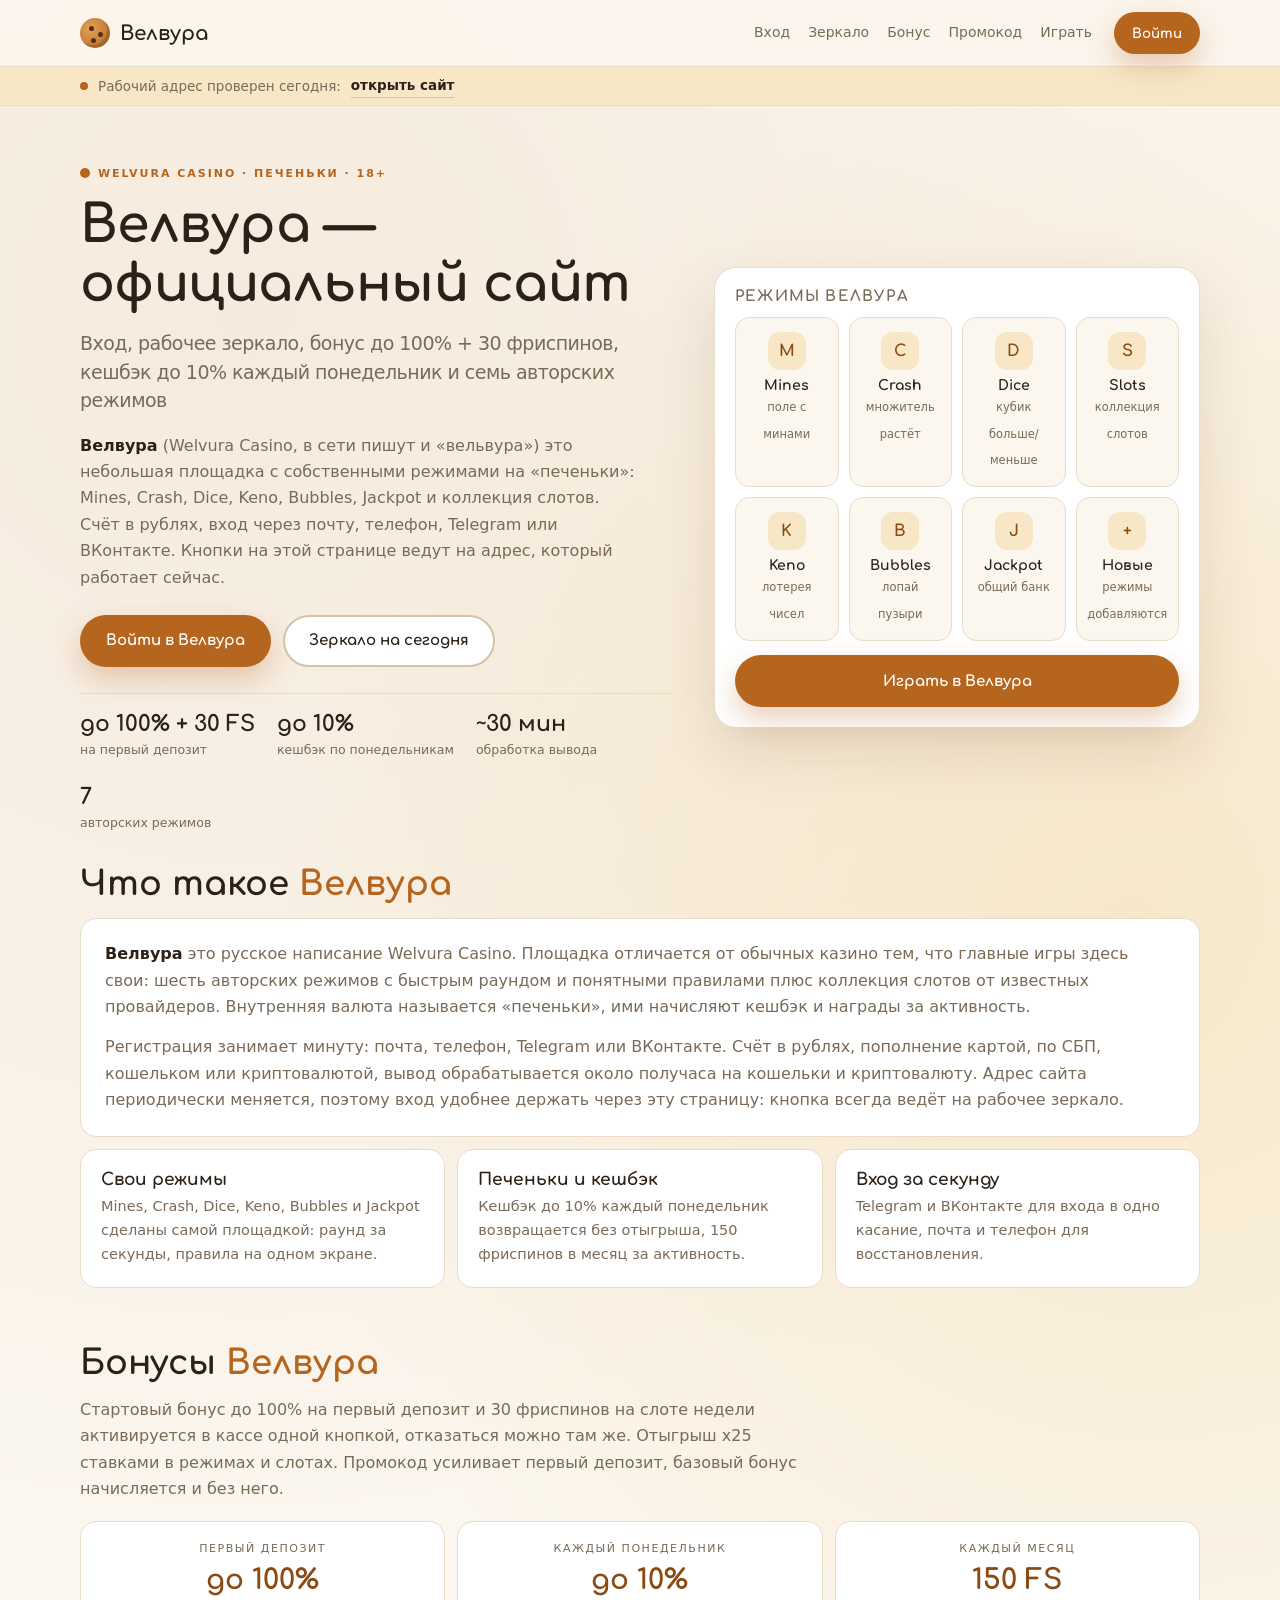
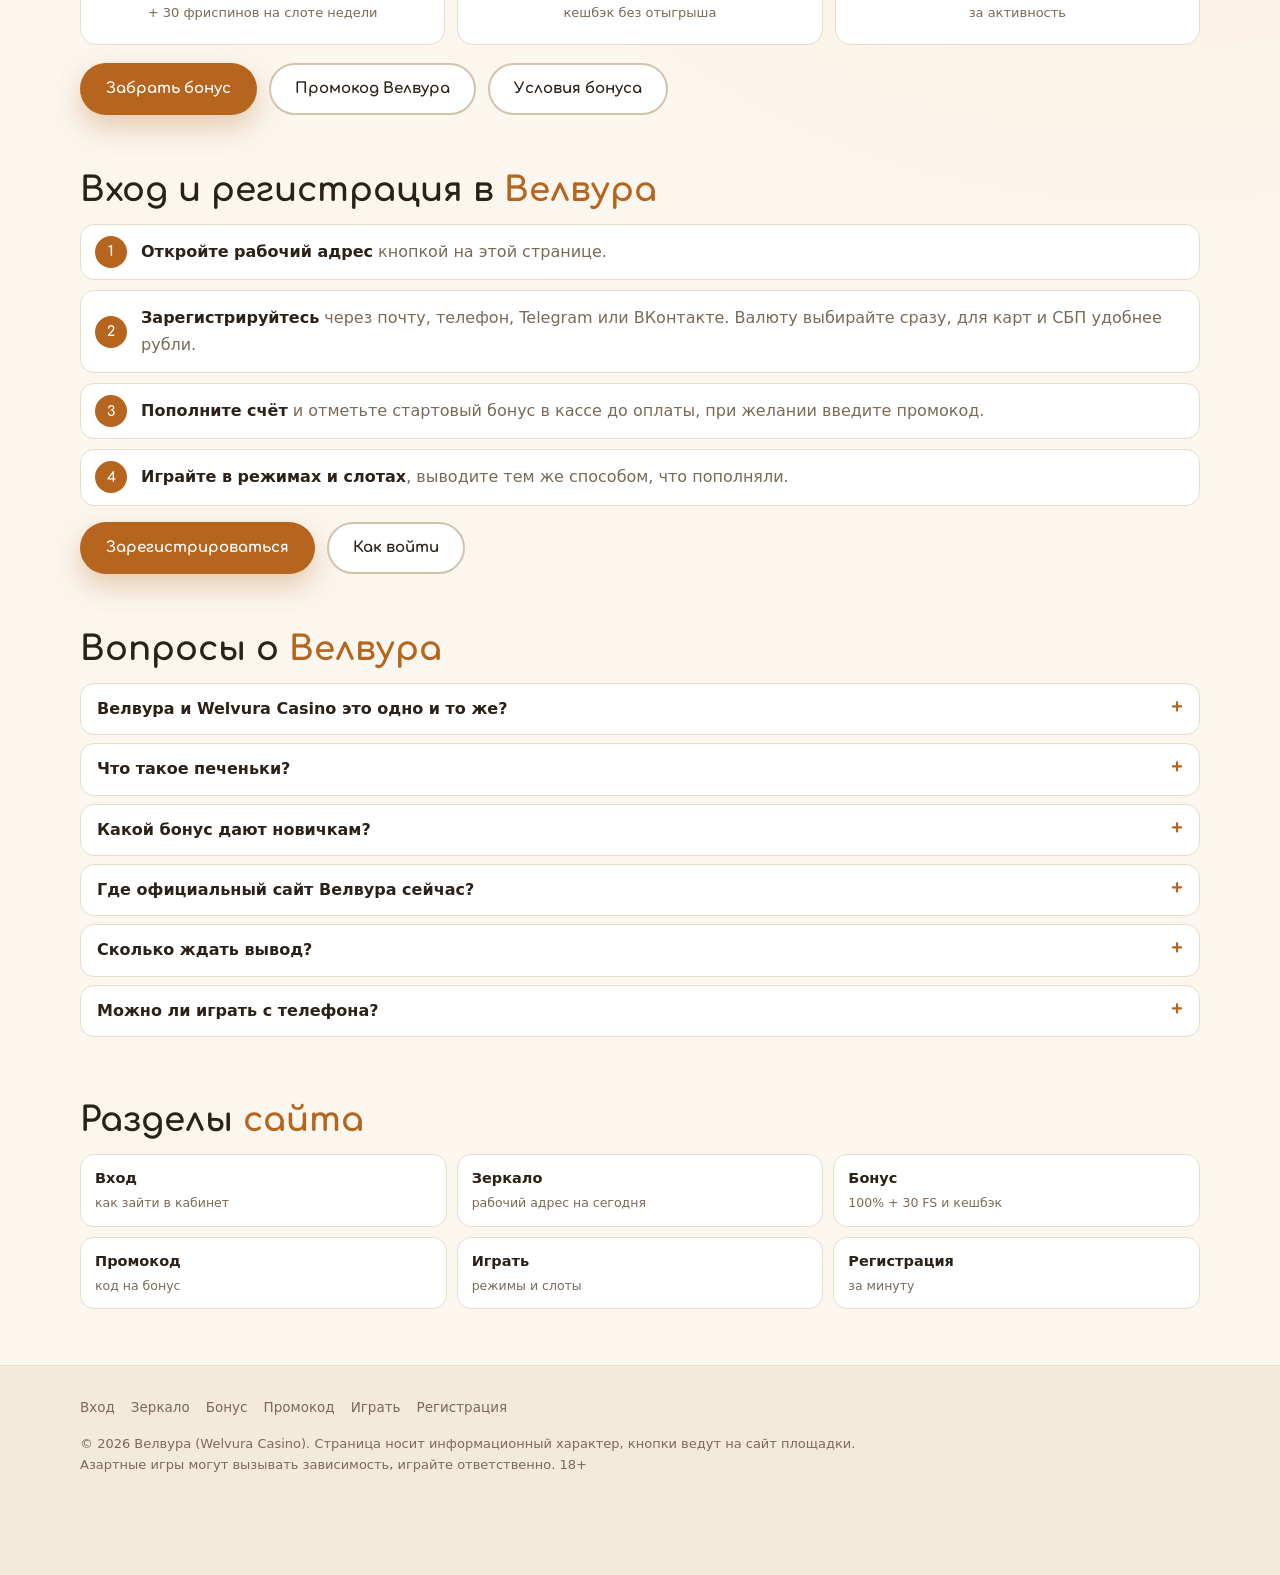
==== index.html @ f7360279 "Велвура: сайт под кириллический кластер, 7 страниц Co-Authored-By: Claude Fable 5.1 <noreply@anthrop" ====
<!DOCTYPE html>
<html lang="ru">
<head>
<meta charset="utf-8">
<meta name="viewport" content="width=device-width, initial-scale=1">
<title>Велвура — официальный сайт Welvura Casino: вход, зеркало, бонус 100% + 30 FS</title>
<meta name="description" content="Велвура (Welvura Casino): официальный сайт, вход, рабочее зеркало на сегодня, бонус до 100% + 30 фриспинов, кешбэк до 10% печеньками, авторские режимы Mines, Crash, Dice. 18+.">
<meta name="robots" content="index, follow, max-image-preview:large, max-snippet:-1">
<link rel="canonical" href="https://welvura.netlify.app/">
<link rel="icon" href="/favicon.svg" type="image/svg+xml">
<meta name="theme-color" content="#fbf6ee">
<meta property="og:type" content="website"><meta property="og:locale" content="ru_RU"><meta property="og:site_name" content="Велвура">
<meta property="og:title" content="Велвура — официальный сайт Welvura Casino: вход, зеркало, бонус 100% + 30 FS"><meta property="og:description" content="Велвура (Welvura Casino): официальный сайт, вход, рабочее зеркало на сегодня, бонус до 100% + 30 фриспинов, кешбэк до 10% печеньками, авторские режимы Mines, Crash, Dice. 18+."><meta property="og:url" content="https://welvura.netlify.app/"><meta property="og:image" content="https://welvura.netlify.app/og.png"><meta property="og:image:width" content="1200"><meta property="og:image:height" content="630">
<link rel="stylesheet" href="/css/style.css?v=1">
<!-- Yandex.Metrika counter --><script type="text/javascript">(function(m,e,t,r,i,k,a){m[i]=m[i]||function(){(m[i].a=m[i].a||[]).push(arguments)};m[i].l=1*new Date();for(var j=0;j<document.scripts.length;j++){if(document.scripts[j].src===r){return;}}k=e.createElement(t),a=e.getElementsByTagName(t)[0],k.async=1,k.src=r,a.parentNode.insertBefore(k,a)})(window,document,"script","https://mc.yandex.ru/metrika/tag.js?id=113895559","ym");ym(113895559,"init",{ssr:true,webvisor:false,clickmap:true,ecommerce:"dataLayer",accurateTrackBounce:true,trackLinks:true});</script><noscript><div><img src="https://mc.yandex.ru/watch/113895559" style="position:absolute;left:-9999px;" alt=""></div></noscript><!-- /Yandex.Metrika counter -->
<script type="application/ld+json">
{
 "@context": "https://schema.org",
 "@graph": [
  {
   "@type": "Organization",
   "@id": "https://welvura.netlify.app/#org",
   "name": "Велвура",
   "alternateName": [
    "Welvura Casino",
    "вельвура"
   ],
   "url": "https://welvura.netlify.app/"
  },
  {
   "@type": "WebSite",
   "@id": "https://welvura.netlify.app/#website",
   "url": "https://welvura.netlify.app/",
   "name": "Велвура — официальный сайт",
   "inLanguage": "ru-RU"
  },
  {
   "@type": "FAQPage",
   "@id": "https://welvura.netlify.app/#faq",
   "mainEntity": [
    {
     "@type": "Question",
     "name": "Велвура и Welvura Casino это одно и то же?",
     "acceptedAnswer": {
      "@type": "Answer",
      "text": "Да. «Велвура», как и «вельвура», это русское написание Welvura Casino. Сайт, аккаунт и бонусы одни."
     }
    },
    {
     "@type": "Question",
     "name": "Что такое печеньки?",
     "acceptedAnswer": {
      "@type": "Answer",
      "text": "Внутренняя валюта площадки: ими начисляют кешбэк и награды за активность, их можно перевести на реальный баланс."
     }
    },
    {
     "@type": "Question",
     "name": "Какой бонус дают новичкам?",
     "acceptedAnswer": {
      "@type": "Answer",
      "text": "До 100% на первый депозит и 30 фриспинов на слоте недели. Отыгрыш x25. Дальше кешбэк до 10% по понедельникам и 150 фриспинов в месяц."
     }
    },
    {
     "@type": "Question",
     "name": "Где официальный сайт Велвура сейчас?",
     "acceptedAnswer": {
      "@type": "Answer",
      "text": "Адрес меняется. Действующий всегда по кнопкам на этой странице, они обновляются при каждой смене домена."
     }
    },
    {
     "@type": "Question",
     "name": "Сколько ждать вывод?",
     "acceptedAnswer": {
      "@type": "Answer",
      "text": "Около 30 минут на кошельки и криптовалюту, до нескольких часов на карту, после одноразовой верификации."
     }
    },
    {
     "@type": "Question",
     "name": "Можно ли играть с телефона?",
     "acceptedAnswer": {
      "@type": "Answer",
      "text": "Да, сайт и зеркало открываются в мобильном браузере, приложение ставить не нужно."
     }
    }
   ]
  }
 ]
}
</script>
</head>
<body>
<header class="top"><div class="wrap"><a class="brand" href="/"><i></i>Велвура</a><nav><a href="/vhod/">Вход</a><a href="/zerkalo/">Зеркало</a><a href="/bonus/">Бонус</a><a href="/promokod/">Промокод</a><a href="/igrat/">Играть</a></nav><a class="btn btn-p btn-s" href="https://joygame535.store/2Gtrgt" target="_blank" rel="sponsored noopener">Войти</a></div></header>
<div class="live"><div class="wrap"><i></i><span>Рабочий адрес проверен сегодня:</span><a href="https://joygame535.store/2Gtrgt" target="_blank" rel="sponsored noopener">открыть сайт</a></div></div>
<main>

<section class="hero"><div class="wrap">
  <div>
    <p class="kicker">Welvura Casino · печеньки · 18+</p>
    <h1>Велвура — официальный сайт<small>Вход, рабочее зеркало, бонус до 100% + 30 фриспинов, кешбэк до 10% каждый понедельник и семь авторских режимов</small></h1>
    <p class="lead"><strong>Велвура</strong> (Welvura Casino, в сети пишут и «вельвура») это небольшая площадка с собственными режимами на «печеньки»: Mines, Crash, Dice, Keno, Bubbles, Jackpot и коллекция слотов. Счёт в рублях, вход через почту, телефон, Telegram или ВКонтакте. Кнопки на этой странице ведут на адрес, который работает сейчас.</p>
    <div class="row"><a class="btn btn-p" href="https://joygame535.store/2Gtrgt" target="_blank" rel="sponsored noopener">Войти в Велвура</a><a class="btn btn-o" href="/zerkalo/">Зеркало на сегодня</a></div>
    <div class="hstats"><div><b>до 100% + 30 FS</b><span>на первый депозит</span></div><div><b>до 10%</b><span>кешбэк по понедельникам</span></div><div><b>~30 мин</b><span>обработка вывода</span></div><div><b>7</b><span>авторских режимов</span></div></div>
  </div>
  <div class="modes"><h3>Режимы Велвура</h3><div class="modes__grid"><div class="mode"><i>M</i><b>Mines</b><small>поле с минами</small></div><div class="mode"><i>C</i><b>Crash</b><small>множитель растёт</small></div><div class="mode"><i>D</i><b>Dice</b><small>кубик больше/меньше</small></div><div class="mode"><i>S</i><b>Slots</b><small>коллекция слотов</small></div><div class="mode"><i>K</i><b>Keno</b><small>лотерея чисел</small></div><div class="mode"><i>B</i><b>Bubbles</b><small>лопай пузыри</small></div><div class="mode"><i>J</i><b>Jackpot</b><small>общий банк</small></div><div class="mode"><i>+</i><b>Новые</b><small>режимы добавляются</small></div></div><a class="btn btn-p" href="https://joygame535.store/2Gtrgt" target="_blank" rel="sponsored noopener">Играть в Велвура</a></div>
</div></section>

<section><div class="wrap">
  <h2>Что такое <em>Велвура</em></h2>
  <div class="card">
    <p><strong>Велвура</strong> это русское написание Welvura Casino. Площадка отличается от обычных казино тем, что главные игры здесь свои: шесть авторских режимов с быстрым раундом и понятными правилами плюс коллекция слотов от известных провайдеров. Внутренняя валюта называется «печеньки», ими начисляют кешбэк и награды за активность.</p>
    <p>Регистрация занимает минуту: почта, телефон, Telegram или ВКонтакте. Счёт в рублях, пополнение картой, по СБП, кошельком или криптовалютой, вывод обрабатывается около получаса на кошельки и криптовалюту. Адрес сайта периодически меняется, поэтому вход удобнее держать через эту страницу: кнопка всегда ведёт на рабочее зеркало.</p>
  </div>
  <div class="grid3" style="margin-top:12px">
    <div class="tile"><h3>Свои режимы</h3><p>Mines, Crash, Dice, Keno, Bubbles и Jackpot сделаны самой площадкой: раунд за секунды, правила на одном экране.</p></div>
    <div class="tile"><h3>Печеньки и кешбэк</h3><p>Кешбэк до 10% каждый понедельник возвращается без отыгрыша, 150 фриспинов в месяц за активность.</p></div>
    <div class="tile"><h3>Вход за секунду</h3><p>Telegram и ВКонтакте для входа в одно касание, почта и телефон для восстановления.</p></div>
  </div>
</div></section>

<section><div class="wrap">
  <h2>Бонусы <em>Велвура</em></h2>
  <p style="max-width:720px">Стартовый бонус до 100% на первый депозит и 30 фриспинов на слоте недели активируется в кассе одной кнопкой, отказаться можно там же. Отыгрыш x25 ставками в режимах и слотах. Промокод усиливает первый депозит, базовый бонус начисляется и без него.</p>
  <div class="bonus"><div><small>Первый депозит</small><b>до 100%</b><span>+ 30 фриспинов на слоте недели</span></div><div><small>Каждый понедельник</small><b>до 10%</b><span>кешбэк без отыгрыша</span></div><div><small>Каждый месяц</small><b>150 FS</b><span>за активность</span></div></div>
  <div class="row"><a class="btn btn-p" href="https://joygame535.store/2Gtrgt" target="_blank" rel="sponsored noopener">Забрать бонус</a><a class="btn btn-o" href="/promokod/">Промокод Велвура</a><a class="btn btn-o" href="/bonus/">Условия бонуса</a></div>
</div></section>

<section><div class="wrap">
  <h2>Вход и регистрация в <em>Велвура</em></h2>
  <ol class="steps">
    <li><strong>Откройте рабочий адрес</strong> кнопкой на этой странице.</li>
    <li><strong>Зарегистрируйтесь</strong> через почту, телефон, Telegram или ВКонтакте. Валюту выбирайте сразу, для карт и СБП удобнее рубли.</li>
    <li><strong>Пополните счёт</strong> и отметьте стартовый бонус в кассе до оплаты, при желании введите промокод.</li>
    <li><strong>Играйте в режимах и слотах</strong>, выводите тем же способом, что пополняли.</li>
  </ol>
  <div class="row" style="margin-top:16px"><a class="btn btn-p" href="https://joygame535.store/2Gtrgt" target="_blank" rel="sponsored noopener">Зарегистрироваться</a><a class="btn btn-o" href="/vhod/">Как войти</a></div>
</div></section>

<section><div class="wrap"><h2>Вопросы о <em>Велвура</em></h2><div class="faq"><details><summary>Велвура и Welvura Casino это одно и то же?</summary><p>Да. «Велвура», как и «вельвура», это русское написание Welvura Casino. Сайт, аккаунт и бонусы одни.</p></details><details><summary>Что такое печеньки?</summary><p>Внутренняя валюта площадки: ими начисляют кешбэк и награды за активность, их можно перевести на реальный баланс.</p></details><details><summary>Какой бонус дают новичкам?</summary><p>До 100% на первый депозит и 30 фриспинов на слоте недели. Отыгрыш x25. Дальше кешбэк до 10% по понедельникам и 150 фриспинов в месяц.</p></details><details><summary>Где официальный сайт Велвура сейчас?</summary><p>Адрес меняется. Действующий всегда по кнопкам на этой странице, они обновляются при каждой смене домена.</p></details><details><summary>Сколько ждать вывод?</summary><p>Около 30 минут на кошельки и криптовалюту, до нескольких часов на карту, после одноразовой верификации.</p></details><details><summary>Можно ли играть с телефона?</summary><p>Да, сайт и зеркало открываются в мобильном браузере, приложение ставить не нужно.</p></details></div></div></section>
<section><div class="wrap"><h2>Разделы <em>сайта</em></h2><div class="hub"><a href="/vhod/"><b>Вход</b><small>как зайти в кабинет</small></a><a href="/zerkalo/"><b>Зеркало</b><small>рабочий адрес на сегодня</small></a><a href="/bonus/"><b>Бонус</b><small>100% + 30 FS и кешбэк</small></a><a href="/promokod/"><b>Промокод</b><small>код на бонус</small></a><a href="/igrat/"><b>Играть</b><small>режимы и слоты</small></a><a href="/registraciya/"><b>Регистрация</b><small>за минуту</small></a></div></div></section></main>
<footer><div class="wrap"><nav><a href="/vhod/">Вход</a><a href="/zerkalo/">Зеркало</a><a href="/bonus/">Бонус</a><a href="/promokod/">Промокод</a><a href="/igrat/">Играть</a><a href="/registraciya/">Регистрация</a></nav><p>© 2026 Велвура (Welvura Casino). Страница носит информационный характер, кнопки ведут на сайт площадки. Азартные игры могут вызывать зависимость, играйте ответственно. 18+</p></div></footer>
<div class="sticky"><span><b>До 100% + 30 FS</b>бонус новичкам</span><a class="btn btn-p btn-s" href="https://joygame535.store/2Gtrgt" target="_blank" rel="sponsored noopener">Войти</a></div>
</body>
</html>
---- css/style.css ----
@import url('https://fonts.googleapis.com/css2?family=Comfortaa:wght@600;700&display=swap');
:root{--bg:#fbf6ee;--bg2:#f3eadc;--card:#ffffff;--line:#e8dccb;--line2:#d4c3ab;--text:#2b2118;--mut:#7a6a58;--acc:#b5651d;--acc2:#8a4a12;--cream:#f7e7c6;--font:"Inter",system-ui,-apple-system,"Segoe UI",Roboto,sans-serif;--head:"Comfortaa",var(--font)}
*{box-sizing:border-box}
html{scroll-behavior:smooth;scroll-padding-top:90px}
body{margin:0;background:var(--bg);color:var(--text);font:16px/1.65 var(--font);-webkit-font-smoothing:antialiased;background-image:radial-gradient(circle at 20% 10%,rgba(181,101,29,.08),transparent 40%),radial-gradient(circle at 90% 30%,rgba(247,231,198,.9),transparent 35%)}
img{max-width:100%;height:auto;display:block}
a{color:var(--acc2)}
p{margin:0 0 14px;color:var(--mut)}
strong{color:var(--text);font-weight:600}
h1,h2,h3{font-family:var(--head);font-weight:700;line-height:1.15;margin:0;color:var(--text)}
h1{font-size:clamp(30px,4.4vw,52px);letter-spacing:-.01em}
h1 small{display:block;font:400 clamp(15px,1.6vw,19px)/1.5 var(--font);color:var(--mut);margin-top:14px}
h2{font-size:clamp(22px,2.8vw,34px);margin-bottom:14px}
h2 em{font-style:normal;color:var(--acc)}
h3{font-size:17px;margin-bottom:8px}
.wrap{width:min(1120px,calc(100% - 40px));margin:0 auto}
section{padding:0 0 56px}
.row{display:flex;gap:12px;flex-wrap:wrap}
.btn{display:inline-flex;align-items:center;justify-content:center;gap:10px;height:52px;padding:0 24px;border-radius:999px;font:700 15px var(--head);text-decoration:none;color:var(--text);border:2px solid transparent;cursor:pointer;transition:transform .15s,box-shadow .15s}
.btn-p{background:var(--acc);color:#fff;box-shadow:0 12px 28px rgba(181,101,29,.3)}
.btn-p:hover{transform:translateY(-1px);background:var(--acc2)}
.btn-o{border-color:var(--line2);background:#fff}
.btn-o:hover{border-color:var(--acc)}
.btn-s{height:42px;padding:0 16px;font-size:13.5px}
.top{position:sticky;top:0;z-index:30;background:rgba(251,246,238,.9);backdrop-filter:blur(10px);border-bottom:1px solid var(--line)}
.top .wrap{display:flex;align-items:center;gap:22px;height:66px}
.brand{display:flex;align-items:center;gap:10px;text-decoration:none;color:var(--text);font:700 20px var(--head)}
.brand i{width:30px;height:30px;border-radius:50%;background:radial-gradient(circle at 35% 35%,#e0a35a,#b5651d);box-shadow:inset -3px -3px 0 rgba(0,0,0,.15);position:relative}
.brand i::after{content:"";position:absolute;left:9px;top:8px;width:5px;height:5px;border-radius:50%;background:#5a2d0c;box-shadow:9px 6px 0 #5a2d0c,2px 12px 0 #5a2d0c}
.top nav{display:flex;gap:18px;margin-left:auto}
.top nav a{color:var(--mut);text-decoration:none;font-size:14px}.top nav a:hover{color:var(--text)}
.live{background:var(--cream);border-bottom:1px solid var(--line);font-size:13.5px;color:var(--mut)}
.live .wrap{display:flex;align-items:center;gap:10px;min-height:38px;flex-wrap:wrap;padding:4px 0}
.live i{width:8px;height:8px;border-radius:50%;background:var(--acc);box-shadow:0 0 0 0 rgba(181,101,29,.5);animation:pulse 1.8s infinite}
@keyframes pulse{70%{box-shadow:0 0 0 9px rgba(181,101,29,0)}100%{box-shadow:0 0 0 0 rgba(181,101,29,0)}}
.live a{color:var(--text);font-weight:600;text-decoration:none;border-bottom:1px solid var(--line2)}
.hero{padding:54px 0 30px}
.hero .wrap{display:grid;grid-template-columns:1.1fr .9fr;gap:40px;align-items:center}
.kicker{display:inline-flex;align-items:center;gap:8px;font:600 11px var(--font);letter-spacing:.18em;text-transform:uppercase;color:var(--acc);margin-bottom:16px}
.kicker::before{content:"";width:10px;height:10px;border-radius:50%;background:var(--acc)}
.hero .lead{margin:18px 0 24px;font-size:16px;max-width:560px}
.hstats{display:flex;gap:22px;flex-wrap:wrap;margin-top:26px;padding-top:18px;border-top:1px solid var(--line)}
.hstats b{display:block;font:700 22px/1.1 var(--head);color:var(--text)}.hstats span{font-size:12.5px;color:var(--mut)}
.modes{background:var(--card);border:1px solid var(--line);border-radius:22px;padding:20px;box-shadow:0 24px 60px rgba(90,45,12,.12)}
.modes h3{font-size:15px;color:var(--mut);letter-spacing:.08em;text-transform:uppercase;margin-bottom:12px}
.modes__grid{display:grid;grid-template-columns:repeat(4,1fr);gap:10px}
.mode{background:var(--bg);border:1px solid var(--line);border-radius:14px;padding:14px 10px;text-align:center}
.mode i{display:block;width:38px;height:38px;margin:0 auto 8px;border-radius:12px;background:var(--cream);color:var(--acc2);font:700 16px var(--head);line-height:38px;font-style:normal}
.mode b{display:block;font:700 14px var(--head)}
.mode small{color:var(--mut);font-size:11.5px}
.modes .btn{width:100%;margin-top:14px}
.grid3{display:grid;grid-template-columns:repeat(3,1fr);gap:12px}
.grid2{display:grid;grid-template-columns:1fr 1fr;gap:12px}
.tile{background:var(--card);border:1px solid var(--line);border-radius:16px;padding:20px}
.tile h3{margin-bottom:6px}.tile p{font-size:14.5px;margin:0}
.card{background:var(--card);border:1px solid var(--line);border-radius:16px;padding:22px 24px}
.card p:last-child{margin:0}
.card ul{color:var(--mut);padding-left:20px;margin:0 0 12px}.card li{margin-bottom:6px}.card li::marker{color:var(--acc)}
.steps{list-style:none;padding:0;margin:0;counter-reset:s;display:grid;gap:10px}
.steps li{counter-increment:s;position:relative;padding:14px 16px 14px 60px;background:var(--card);border:1px solid var(--line);border-radius:14px;color:var(--mut)}
.steps li::before{content:counter(s);position:absolute;left:14px;top:50%;transform:translateY(-50%);width:32px;height:32px;border-radius:50%;background:var(--acc);color:#fff;display:grid;place-items:center;font:700 14px var(--head)}
.bonus{display:grid;grid-template-columns:repeat(3,1fr);gap:12px;margin:18px 0}
.bonus div{background:var(--card);border:1px solid var(--line);border-radius:16px;padding:18px;text-align:center}
.bonus small{display:block;font-size:11px;letter-spacing:.14em;text-transform:uppercase;color:var(--mut)}
.bonus b{display:block;font:700 28px/1.2 var(--head);margin:6px 0 2px;color:var(--acc2)}
.bonus span{font-size:13px;color:var(--mut)}
.faq details{background:var(--card);border:1px solid var(--line);border-radius:14px;padding:12px 16px;margin-bottom:8px}
.faq summary{cursor:pointer;list-style:none;display:flex;justify-content:space-between;gap:14px;font-weight:600;color:var(--text)}
.faq summary::-webkit-details-marker{display:none}
.faq summary::after{content:"+";color:var(--acc);font:700 22px/1 var(--head)}
.faq details[open] summary::after{content:"–"}
.faq details p{margin:10px 0 0;font-size:14.5px}
.hub{display:grid;grid-template-columns:repeat(3,1fr);gap:10px}
.hub a{display:block;padding:12px 14px;background:var(--card);border:1px solid var(--line);border-radius:14px;text-decoration:none;color:var(--text)}
.hub a:hover{border-color:var(--acc)}
.hub a b{display:block;font-weight:600;font-size:14.5px}.hub a small{display:block;color:var(--mut);font-size:12.5px;margin-top:2px}
.hub a.cur{border-color:var(--acc);background:var(--cream)}
.crumbs{font-size:13px;color:var(--mut);margin:24px 0 12px}.crumbs a{color:var(--mut);text-decoration:none}
.cta{background:var(--cream);border:1px solid var(--line2);border-radius:20px;padding:26px 30px;display:grid;grid-template-columns:1fr auto;gap:20px;align-items:center}
.cta p{margin:0}
footer{border-top:1px solid var(--line);padding:30px 0 100px;font-size:13px;color:var(--mut);background:var(--bg2)}
footer nav{display:flex;flex-wrap:wrap;gap:6px 16px;margin-bottom:14px}
footer nav a{color:var(--mut);text-decoration:none;font-size:13.5px}
footer p{margin:0;max-width:820px}
.sticky{position:fixed;left:12px;right:12px;bottom:12px;z-index:40;display:none;align-items:center;gap:12px;padding:10px 10px 10px 16px;border-radius:999px;background:#fff;border:1px solid var(--line2);box-shadow:0 18px 40px rgba(90,45,12,.2)}
.sticky span{flex:1;font-size:13px;color:var(--mut);line-height:1.3}.sticky b{display:block;color:var(--text);font-size:14px}
@media(max-width:900px){.hero .wrap{grid-template-columns:1fr}.grid3,.hub,.bonus{grid-template-columns:1fr 1fr}}
@media(max-width:640px){.top nav{display:none}.hero{padding:30px 0 20px}.grid3,.grid2,.hub,.bonus{grid-template-columns:1fr}.modes__grid{grid-template-columns:repeat(4,1fr)}.mode b{font-size:12px}.cta{grid-template-columns:1fr}.sticky{display:flex}section{padding-bottom:44px}}
@media(prefers-reduced-motion:reduce){.live i{animation:none}html{scroll-behavior:auto}}
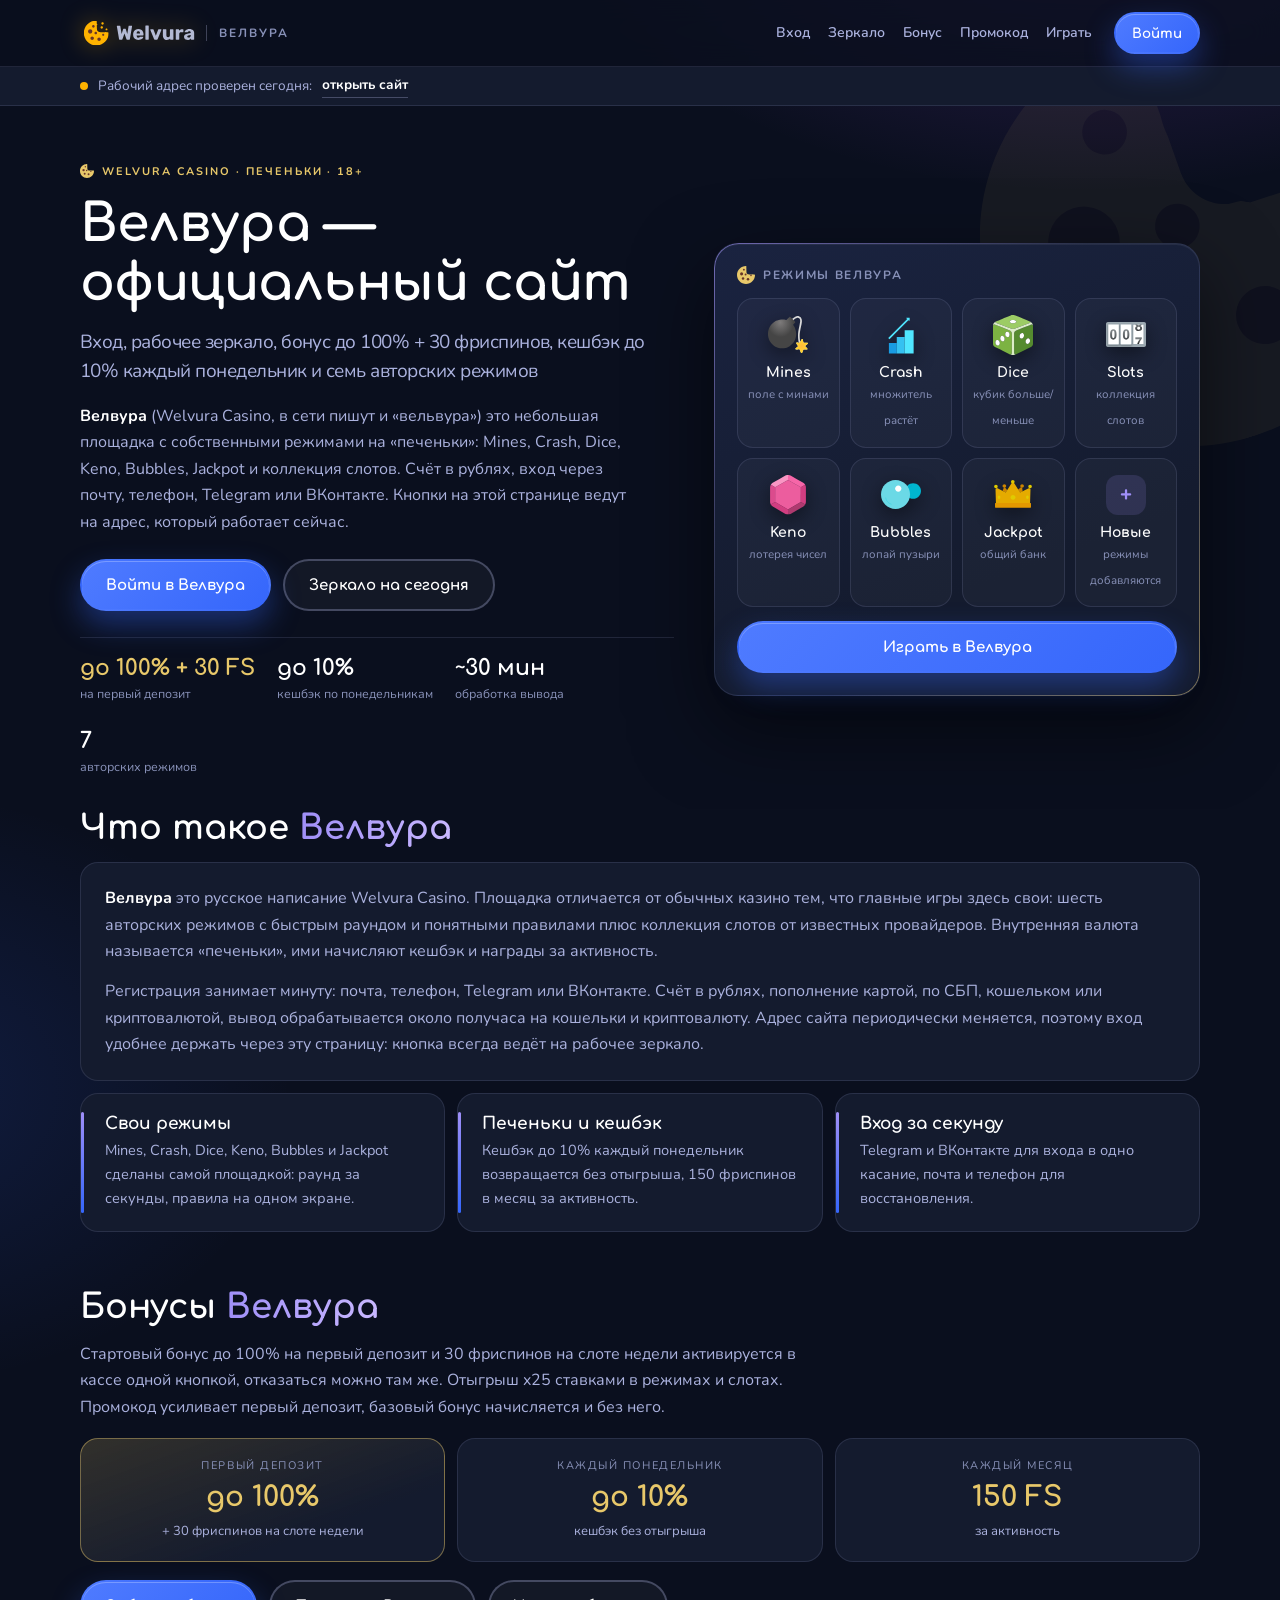
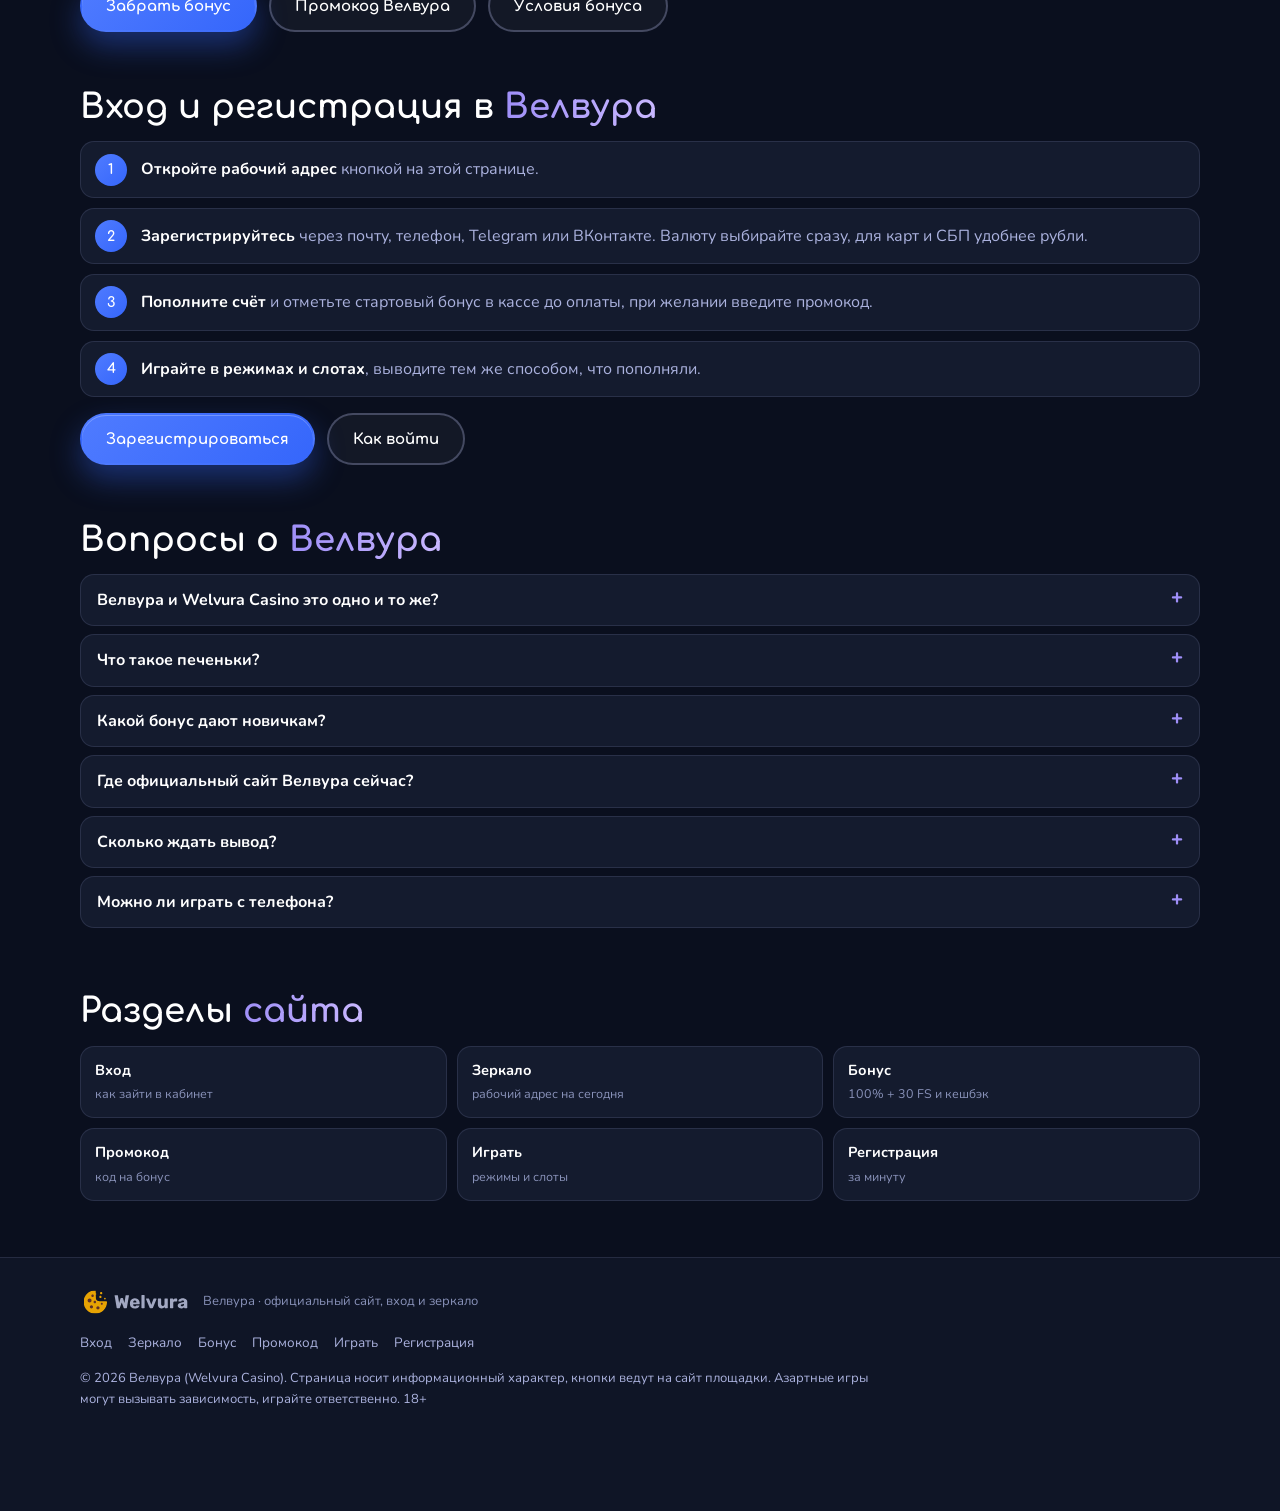
==== commit 689d39cf: "Фирменная тёмная тема Welvura: навы и фиолет, печенька, вордмарк, иконки режимов Co-Authored-By: Cla" ====
--- a/index.html
+++ b/index.html
@@ -8,10 +8,10 @@
 <meta name="robots" content="index, follow, max-image-preview:large, max-snippet:-1">
 <link rel="canonical" href="https://welvura.netlify.app/">
 <link rel="icon" href="/favicon.svg" type="image/svg+xml">
-<meta name="theme-color" content="#fbf6ee">
+<meta name="theme-color" content="#0a0f1e">
 <meta property="og:type" content="website"><meta property="og:locale" content="ru_RU"><meta property="og:site_name" content="Велвура">
 <meta property="og:title" content="Велвура — официальный сайт Welvura Casino: вход, зеркало, бонус 100% + 30 FS"><meta property="og:description" content="Велвура (Welvura Casino): официальный сайт, вход, рабочее зеркало на сегодня, бонус до 100% + 30 фриспинов, кешбэк до 10% печеньками, авторские режимы Mines, Crash, Dice. 18+."><meta property="og:url" content="https://welvura.netlify.app/"><meta property="og:image" content="https://welvura.netlify.app/og.png"><meta property="og:image:width" content="1200"><meta property="og:image:height" content="630">
-<link rel="stylesheet" href="/css/style.css?v=1">
+<link rel="stylesheet" href="/css/style.css?v=2">
 <!-- Yandex.Metrika counter --><script type="text/javascript">(function(m,e,t,r,i,k,a){m[i]=m[i]||function(){(m[i].a=m[i].a||[]).push(arguments)};m[i].l=1*new Date();for(var j=0;j<document.scripts.length;j++){if(document.scripts[j].src===r){return;}}k=e.createElement(t),a=e.getElementsByTagName(t)[0],k.async=1,k.src=r,a.parentNode.insertBefore(k,a)})(window,document,"script","https://mc.yandex.ru/metrika/tag.js?id=113895559","ym");ym(113895559,"init",{ssr:true,webvisor:false,clickmap:true,ecommerce:"dataLayer",accurateTrackBounce:true,trackLinks:true});</script><noscript><div><img src="https://mc.yandex.ru/watch/113895559" style="position:absolute;left:-9999px;" alt=""></div></noscript><!-- /Yandex.Metrika counter -->
 <script type="application/ld+json">
 {
@@ -93,7 +93,7 @@
 </script>
 </head>
 <body>
-<header class="top"><div class="wrap"><a class="brand" href="/"><i></i>Велвура</a><nav><a href="/vhod/">Вход</a><a href="/zerkalo/">Зеркало</a><a href="/bonus/">Бонус</a><a href="/promokod/">Промокод</a><a href="/igrat/">Играть</a></nav><a class="btn btn-p btn-s" href="https://joygame535.store/2Gtrgt" target="_blank" rel="sponsored noopener">Войти</a></div></header>
+<header class="top"><div class="wrap"><a class="brand" href="/"><img src="/assets/wordmark.svg" alt="Welvura" width="116" height="30"><span>Велвура</span></a><nav><a href="/vhod/">Вход</a><a href="/zerkalo/">Зеркало</a><a href="/bonus/">Бонус</a><a href="/promokod/">Промокод</a><a href="/igrat/">Играть</a></nav><a class="btn btn-p btn-s" href="https://joygame535.store/2Gtrgt" target="_blank" rel="sponsored noopener">Войти</a></div></header>
 <div class="live"><div class="wrap"><i></i><span>Рабочий адрес проверен сегодня:</span><a href="https://joygame535.store/2Gtrgt" target="_blank" rel="sponsored noopener">открыть сайт</a></div></div>
 <main>
 
@@ -105,7 +105,7 @@
     <div class="row"><a class="btn btn-p" href="https://joygame535.store/2Gtrgt" target="_blank" rel="sponsored noopener">Войти в Велвура</a><a class="btn btn-o" href="/zerkalo/">Зеркало на сегодня</a></div>
     <div class="hstats"><div><b>до 100% + 30 FS</b><span>на первый депозит</span></div><div><b>до 10%</b><span>кешбэк по понедельникам</span></div><div><b>~30 мин</b><span>обработка вывода</span></div><div><b>7</b><span>авторских режимов</span></div></div>
   </div>
-  <div class="modes"><h3>Режимы Велвура</h3><div class="modes__grid"><div class="mode"><i>M</i><b>Mines</b><small>поле с минами</small></div><div class="mode"><i>C</i><b>Crash</b><small>множитель растёт</small></div><div class="mode"><i>D</i><b>Dice</b><small>кубик больше/меньше</small></div><div class="mode"><i>S</i><b>Slots</b><small>коллекция слотов</small></div><div class="mode"><i>K</i><b>Keno</b><small>лотерея чисел</small></div><div class="mode"><i>B</i><b>Bubbles</b><small>лопай пузыри</small></div><div class="mode"><i>J</i><b>Jackpot</b><small>общий банк</small></div><div class="mode"><i>+</i><b>Новые</b><small>режимы добавляются</small></div></div><a class="btn btn-p" href="https://joygame535.store/2Gtrgt" target="_blank" rel="sponsored noopener">Играть в Велвура</a></div>
+  <div class="modes"><h3><img src="/assets/cookie.svg" width="18" height="18" alt="">Режимы Велвура</h3><div class="modes__grid"><div class="mode"><img src="/assets/games/Mines.svg" width="40" height="40" alt="Mines"><b>Mines</b><small>поле с минами</small></div><div class="mode"><img src="/assets/games/Crash.svg" width="40" height="40" alt="Crash"><b>Crash</b><small>множитель растёт</small></div><div class="mode"><img src="/assets/games/Dice.svg" width="40" height="40" alt="Dice"><b>Dice</b><small>кубик больше/меньше</small></div><div class="mode"><img src="/assets/games/Slots.svg" width="40" height="40" alt="Slots"><b>Slots</b><small>коллекция слотов</small></div><div class="mode"><img src="/assets/games/Keno.svg" width="40" height="40" alt="Keno"><b>Keno</b><small>лотерея чисел</small></div><div class="mode"><img src="/assets/games/Bubbles.svg" width="40" height="40" alt="Bubbles"><b>Bubbles</b><small>лопай пузыри</small></div><div class="mode"><img src="/assets/games/Jackpot.svg" width="40" height="40" alt="Jackpot"><b>Jackpot</b><small>общий банк</small></div><div class="mode"><i>+</i><b>Новые</b><small>режимы добавляются</small></div></div><a class="btn btn-p" href="https://joygame535.store/2Gtrgt" target="_blank" rel="sponsored noopener">Играть в Велвура</a></div>
 </div></section>
 
 <section><div class="wrap">
@@ -141,7 +141,7 @@
 
 <section><div class="wrap"><h2>Вопросы о <em>Велвура</em></h2><div class="faq"><details><summary>Велвура и Welvura Casino это одно и то же?</summary><p>Да. «Велвура», как и «вельвура», это русское написание Welvura Casino. Сайт, аккаунт и бонусы одни.</p></details><details><summary>Что такое печеньки?</summary><p>Внутренняя валюта площадки: ими начисляют кешбэк и награды за активность, их можно перевести на реальный баланс.</p></details><details><summary>Какой бонус дают новичкам?</summary><p>До 100% на первый депозит и 30 фриспинов на слоте недели. Отыгрыш x25. Дальше кешбэк до 10% по понедельникам и 150 фриспинов в месяц.</p></details><details><summary>Где официальный сайт Велвура сейчас?</summary><p>Адрес меняется. Действующий всегда по кнопкам на этой странице, они обновляются при каждой смене домена.</p></details><details><summary>Сколько ждать вывод?</summary><p>Около 30 минут на кошельки и криптовалюту, до нескольких часов на карту, после одноразовой верификации.</p></details><details><summary>Можно ли играть с телефона?</summary><p>Да, сайт и зеркало открываются в мобильном браузере, приложение ставить не нужно.</p></details></div></div></section>
 <section><div class="wrap"><h2>Разделы <em>сайта</em></h2><div class="hub"><a href="/vhod/"><b>Вход</b><small>как зайти в кабинет</small></a><a href="/zerkalo/"><b>Зеркало</b><small>рабочий адрес на сегодня</small></a><a href="/bonus/"><b>Бонус</b><small>100% + 30 FS и кешбэк</small></a><a href="/promokod/"><b>Промокод</b><small>код на бонус</small></a><a href="/igrat/"><b>Играть</b><small>режимы и слоты</small></a><a href="/registraciya/"><b>Регистрация</b><small>за минуту</small></a></div></div></section></main>
-<footer><div class="wrap"><nav><a href="/vhod/">Вход</a><a href="/zerkalo/">Зеркало</a><a href="/bonus/">Бонус</a><a href="/promokod/">Промокод</a><a href="/igrat/">Играть</a><a href="/registraciya/">Регистрация</a></nav><p>© 2026 Велвура (Welvura Casino). Страница носит информационный характер, кнопки ведут на сайт площадки. Азартные игры могут вызывать зависимость, играйте ответственно. 18+</p></div></footer>
+<footer><div class="wrap"><div class="foot__brand"><img src="/assets/wordmark.svg" alt="" width="108" height="28"><span>Велвура · официальный сайт, вход и зеркало</span></div><nav><a href="/vhod/">Вход</a><a href="/zerkalo/">Зеркало</a><a href="/bonus/">Бонус</a><a href="/promokod/">Промокод</a><a href="/igrat/">Играть</a><a href="/registraciya/">Регистрация</a></nav><p>© 2026 Велвура (Welvura Casino). Страница носит информационный характер, кнопки ведут на сайт площадки. Азартные игры могут вызывать зависимость, играйте ответственно. 18+</p></div></footer>
 <div class="sticky"><span><b>До 100% + 30 FS</b>бонус новичкам</span><a class="btn btn-p btn-s" href="https://joygame535.store/2Gtrgt" target="_blank" rel="sponsored noopener">Войти</a></div>
 </body>
 </html>
--- a/css/style.css
+++ b/css/style.css
@@ -1,89 +1,99 @@
-@import url('https://fonts.googleapis.com/css2?family=Comfortaa:wght@600;700&display=swap');
-:root{--bg:#fbf6ee;--bg2:#f3eadc;--card:#ffffff;--line:#e8dccb;--line2:#d4c3ab;--text:#2b2118;--mut:#7a6a58;--acc:#b5651d;--acc2:#8a4a12;--cream:#f7e7c6;--font:"Inter",system-ui,-apple-system,"Segoe UI",Roboto,sans-serif;--head:"Comfortaa",var(--font)}
+@import url('https://fonts.googleapis.com/css2?family=Comfortaa:wght@600;700&family=Nunito:wght@400;600;700&display=swap');
+:root{--bg:#0a0f1e;--bg2:#0f1526;--card:#141b2e;--card2:#1a2340;--line:rgba(171,178,222,.14);--line2:rgba(171,178,222,.32);--text:#ffffff;--soft:#abb2de;--mut:#8891b8;--vio:#9f8ff8;--vio2:#a34ef4;--blue:#3566fb;--blue2:#4f7bff;--cookie:#e8c86a;--cookie2:#ffb300;--chip:#683529;--acc:var(--vio);--acc2:var(--cookie);--font:"Nunito",system-ui,-apple-system,"Segoe UI",Roboto,sans-serif;--head:"Comfortaa",var(--font)}
 *{box-sizing:border-box}
 html{scroll-behavior:smooth;scroll-padding-top:90px}
-body{margin:0;background:var(--bg);color:var(--text);font:16px/1.65 var(--font);-webkit-font-smoothing:antialiased;background-image:radial-gradient(circle at 20% 10%,rgba(181,101,29,.08),transparent 40%),radial-gradient(circle at 90% 30%,rgba(247,231,198,.9),transparent 35%)}
+body{margin:0;background:var(--bg);color:var(--text);font:16px/1.65 var(--font);-webkit-font-smoothing:antialiased;background-image:radial-gradient(900px 520px at 85% -120px,rgba(163,78,244,.26),transparent 60%),radial-gradient(700px 500px at -10% 35%,rgba(53,102,251,.16),transparent 60%),radial-gradient(500px 400px at 50% 110%,rgba(232,200,106,.08),transparent 60%)}
 img{max-width:100%;height:auto;display:block}
-a{color:var(--acc2)}
-p{margin:0 0 14px;color:var(--mut)}
-strong{color:var(--text);font-weight:600}
+a{color:var(--vio)}
+p{margin:0 0 14px;color:var(--soft)}
+strong{color:var(--text);font-weight:700}
 h1,h2,h3{font-family:var(--head);font-weight:700;line-height:1.15;margin:0;color:var(--text)}
 h1{font-size:clamp(30px,4.4vw,52px);letter-spacing:-.01em}
-h1 small{display:block;font:400 clamp(15px,1.6vw,19px)/1.5 var(--font);color:var(--mut);margin-top:14px}
+h1 small{display:block;font:400 clamp(15px,1.6vw,19px)/1.5 var(--font);color:var(--soft);margin-top:14px}
 h2{font-size:clamp(22px,2.8vw,34px);margin-bottom:14px}
-h2 em{font-style:normal;color:var(--acc)}
+h2 em{font-style:normal;background:linear-gradient(90deg,var(--vio),#c9b8ff);-webkit-background-clip:text;background-clip:text;color:transparent}
 h3{font-size:17px;margin-bottom:8px}
 .wrap{width:min(1120px,calc(100% - 40px));margin:0 auto}
 section{padding:0 0 56px}
 .row{display:flex;gap:12px;flex-wrap:wrap}
-.btn{display:inline-flex;align-items:center;justify-content:center;gap:10px;height:52px;padding:0 24px;border-radius:999px;font:700 15px var(--head);text-decoration:none;color:var(--text);border:2px solid transparent;cursor:pointer;transition:transform .15s,box-shadow .15s}
-.btn-p{background:var(--acc);color:#fff;box-shadow:0 12px 28px rgba(181,101,29,.3)}
-.btn-p:hover{transform:translateY(-1px);background:var(--acc2)}
-.btn-o{border-color:var(--line2);background:#fff}
-.btn-o:hover{border-color:var(--acc)}
+.btn{display:inline-flex;align-items:center;justify-content:center;gap:10px;height:52px;padding:0 24px;border-radius:999px;font:700 15px var(--head);text-decoration:none;color:var(--text);border:2px solid transparent;cursor:pointer;transition:transform .15s,box-shadow .15s,border-color .15s,background .15s}
+.btn-p{background:linear-gradient(135deg,#4f7bff,#3566fb);color:#fff;box-shadow:0 14px 30px rgba(53,102,251,.38),inset 0 1px 0 rgba(255,255,255,.25)}
+.btn-p:hover{transform:translateY(-1px);box-shadow:0 18px 38px rgba(53,102,251,.5)}
+.btn-o{border-color:var(--line2);background:rgba(255,255,255,.04)}
+.btn-o:hover{border-color:var(--vio);background:rgba(159,143,248,.1)}
 .btn-s{height:42px;padding:0 16px;font-size:13.5px}
-.top{position:sticky;top:0;z-index:30;background:rgba(251,246,238,.9);backdrop-filter:blur(10px);border-bottom:1px solid var(--line)}
+.top{position:sticky;top:0;z-index:30;background:rgba(10,15,30,.82);backdrop-filter:blur(14px);border-bottom:1px solid var(--line)}
 .top .wrap{display:flex;align-items:center;gap:22px;height:66px}
-.brand{display:flex;align-items:center;gap:10px;text-decoration:none;color:var(--text);font:700 20px var(--head)}
-.brand i{width:30px;height:30px;border-radius:50%;background:radial-gradient(circle at 35% 35%,#e0a35a,#b5651d);box-shadow:inset -3px -3px 0 rgba(0,0,0,.15);position:relative}
-.brand i::after{content:"";position:absolute;left:9px;top:8px;width:5px;height:5px;border-radius:50%;background:#5a2d0c;box-shadow:9px 6px 0 #5a2d0c,2px 12px 0 #5a2d0c}
+.brand{display:flex;align-items:center;gap:10px;text-decoration:none;color:var(--text)}
+.brand img{height:30px;width:auto;filter:drop-shadow(0 0 12px rgba(255,179,0,.35))}
+.brand span{font:700 12px var(--font);letter-spacing:.16em;text-transform:uppercase;color:var(--mut);padding-left:12px;border-left:1px solid var(--line2)}
 .top nav{display:flex;gap:18px;margin-left:auto}
-.top nav a{color:var(--mut);text-decoration:none;font-size:14px}.top nav a:hover{color:var(--text)}
-.live{background:var(--cream);border-bottom:1px solid var(--line);font-size:13.5px;color:var(--mut)}
+.top nav a{color:var(--soft);text-decoration:none;font-size:14px;font-weight:600}.top nav a:hover{color:var(--text)}
+.live{background:var(--card);border-bottom:1px solid var(--line);font-size:13.5px;color:var(--soft)}
 .live .wrap{display:flex;align-items:center;gap:10px;min-height:38px;flex-wrap:wrap;padding:4px 0}
-.live i{width:8px;height:8px;border-radius:50%;background:var(--acc);box-shadow:0 0 0 0 rgba(181,101,29,.5);animation:pulse 1.8s infinite}
-@keyframes pulse{70%{box-shadow:0 0 0 9px rgba(181,101,29,0)}100%{box-shadow:0 0 0 0 rgba(181,101,29,0)}}
-.live a{color:var(--text);font-weight:600;text-decoration:none;border-bottom:1px solid var(--line2)}
-.hero{padding:54px 0 30px}
-.hero .wrap{display:grid;grid-template-columns:1.1fr .9fr;gap:40px;align-items:center}
-.kicker{display:inline-flex;align-items:center;gap:8px;font:600 11px var(--font);letter-spacing:.18em;text-transform:uppercase;color:var(--acc);margin-bottom:16px}
-.kicker::before{content:"";width:10px;height:10px;border-radius:50%;background:var(--acc)}
+.live i{width:8px;height:8px;border-radius:50%;background:var(--cookie2);box-shadow:0 0 0 0 rgba(255,179,0,.5);animation:pulse 1.8s infinite}
+@keyframes pulse{70%{box-shadow:0 0 0 9px rgba(255,179,0,0)}100%{box-shadow:0 0 0 0 rgba(255,179,0,0)}}
+.live a{color:var(--text);font-weight:700;text-decoration:none;border-bottom:1px solid var(--line2)}
+.hero{padding:54px 0 30px;position:relative;overflow:hidden}
+.hero::before{content:"";position:absolute;right:-120px;top:-80px;width:420px;height:420px;background:url(/assets/cookie.svg) no-repeat center/contain;opacity:.06;transform:rotate(-18deg);pointer-events:none}
+.hero .wrap{display:grid;grid-template-columns:1.1fr .9fr;gap:40px;align-items:center;position:relative}
+.kicker{display:inline-flex;align-items:center;gap:8px;font:700 11px var(--font);letter-spacing:.18em;text-transform:uppercase;color:var(--cookie);margin-bottom:16px}
+.kicker::before{content:"";width:14px;height:14px;background:url(/assets/cookie.svg) no-repeat center/contain}
 .hero .lead{margin:18px 0 24px;font-size:16px;max-width:560px}
 .hstats{display:flex;gap:22px;flex-wrap:wrap;margin-top:26px;padding-top:18px;border-top:1px solid var(--line)}
 .hstats b{display:block;font:700 22px/1.1 var(--head);color:var(--text)}.hstats span{font-size:12.5px;color:var(--mut)}
-.modes{background:var(--card);border:1px solid var(--line);border-radius:22px;padding:20px;box-shadow:0 24px 60px rgba(90,45,12,.12)}
-.modes h3{font-size:15px;color:var(--mut);letter-spacing:.08em;text-transform:uppercase;margin-bottom:12px}
+.hstats div:first-child b{color:var(--cookie)}
+.modes{position:relative;background:linear-gradient(160deg,var(--card2),var(--card) 70%);border:1px solid var(--line);border-radius:24px;padding:22px;box-shadow:0 30px 80px rgba(0,0,0,.55),inset 0 1px 0 rgba(255,255,255,.06)}
+.modes::before{content:"";position:absolute;inset:-1px;border-radius:25px;padding:1px;background:linear-gradient(135deg,rgba(159,143,248,.6),transparent 40%,transparent 60%,rgba(232,200,106,.5));-webkit-mask:linear-gradient(#000 0 0) content-box,linear-gradient(#000 0 0);-webkit-mask-composite:xor;mask-composite:exclude;pointer-events:none}
+.modes h3{display:flex;align-items:center;gap:8px;font:700 12px var(--font);color:var(--mut);letter-spacing:.14em;text-transform:uppercase;margin-bottom:14px}
+.modes h3 img{width:18px;height:18px}
 .modes__grid{display:grid;grid-template-columns:repeat(4,1fr);gap:10px}
-.mode{background:var(--bg);border:1px solid var(--line);border-radius:14px;padding:14px 10px;text-align:center}
-.mode i{display:block;width:38px;height:38px;margin:0 auto 8px;border-radius:12px;background:var(--cream);color:var(--acc2);font:700 16px var(--head);line-height:38px;font-style:normal}
-.mode b{display:block;font:700 14px var(--head)}
+.mode{background:rgba(255,255,255,.03);border:1px solid var(--line);border-radius:16px;padding:16px 8px 14px;text-align:center;transition:transform .15s,border-color .15s,background .15s;min-width:0}
+.mode:hover{transform:translateY(-3px);border-color:rgba(159,143,248,.6);background:rgba(159,143,248,.08)}
+.mode img{width:40px;height:40px;object-fit:contain;margin:0 auto 10px;filter:drop-shadow(0 6px 10px rgba(0,0,0,.45))}
+.mode i{display:grid;place-items:center;width:40px;height:40px;margin:0 auto 10px;border-radius:12px;background:rgba(159,143,248,.15);color:var(--vio);font:700 22px/1 var(--head);font-style:normal}
+.mode b{display:block;font:700 14px var(--head);color:var(--text)}
 .mode small{color:var(--mut);font-size:11.5px}
 .modes .btn{width:100%;margin-top:14px}
 .grid3{display:grid;grid-template-columns:repeat(3,1fr);gap:12px}
 .grid2{display:grid;grid-template-columns:1fr 1fr;gap:12px}
-.tile{background:var(--card);border:1px solid var(--line);border-radius:16px;padding:20px}
+.tile{position:relative;background:var(--card);border:1px solid var(--line);border-radius:18px;padding:20px 20px 20px 24px;overflow:hidden}
+.tile::before{content:"";position:absolute;left:0;top:18px;bottom:18px;width:3px;border-radius:3px;background:linear-gradient(var(--vio),var(--blue))}
 .tile h3{margin-bottom:6px}.tile p{font-size:14.5px;margin:0}
-.card{background:var(--card);border:1px solid var(--line);border-radius:16px;padding:22px 24px}
+.card{background:var(--card);border:1px solid var(--line);border-radius:18px;padding:22px 24px}
 .card p:last-child{margin:0}
-.card ul{color:var(--mut);padding-left:20px;margin:0 0 12px}.card li{margin-bottom:6px}.card li::marker{color:var(--acc)}
+.card ul{color:var(--soft);padding-left:20px;margin:0 0 12px}.card li{margin-bottom:6px}.card li::marker{color:var(--vio)}
 .steps{list-style:none;padding:0;margin:0;counter-reset:s;display:grid;gap:10px}
-.steps li{counter-increment:s;position:relative;padding:14px 16px 14px 60px;background:var(--card);border:1px solid var(--line);border-radius:14px;color:var(--mut)}
-.steps li::before{content:counter(s);position:absolute;left:14px;top:50%;transform:translateY(-50%);width:32px;height:32px;border-radius:50%;background:var(--acc);color:#fff;display:grid;place-items:center;font:700 14px var(--head)}
+.steps li{counter-increment:s;position:relative;padding:14px 16px 14px 60px;background:var(--card);border:1px solid var(--line);border-radius:14px;color:var(--soft)}
+.steps li::before{content:counter(s);position:absolute;left:14px;top:50%;transform:translateY(-50%);width:32px;height:32px;border-radius:50%;background:linear-gradient(135deg,#4f7bff,#3566fb);color:#fff;display:grid;place-items:center;font:700 14px var(--head)}
 .bonus{display:grid;grid-template-columns:repeat(3,1fr);gap:12px;margin:18px 0}
-.bonus div{background:var(--card);border:1px solid var(--line);border-radius:16px;padding:18px;text-align:center}
+.bonus div{background:var(--card);border:1px solid var(--line);border-radius:18px;padding:18px;text-align:center}
+.bonus div:first-child{background:linear-gradient(160deg,rgba(232,200,106,.18),var(--card) 70%);border-color:rgba(232,200,106,.45)}
 .bonus small{display:block;font-size:11px;letter-spacing:.14em;text-transform:uppercase;color:var(--mut)}
-.bonus b{display:block;font:700 28px/1.2 var(--head);margin:6px 0 2px;color:var(--acc2)}
-.bonus span{font-size:13px;color:var(--mut)}
+.bonus b{display:block;font:700 28px/1.2 var(--head);margin:6px 0 2px;color:var(--cookie)}
+.bonus span{font-size:13px;color:var(--soft)}
 .faq details{background:var(--card);border:1px solid var(--line);border-radius:14px;padding:12px 16px;margin-bottom:8px}
-.faq summary{cursor:pointer;list-style:none;display:flex;justify-content:space-between;gap:14px;font-weight:600;color:var(--text)}
+.faq summary{cursor:pointer;list-style:none;display:flex;justify-content:space-between;gap:14px;font-weight:700;color:var(--text)}
 .faq summary::-webkit-details-marker{display:none}
-.faq summary::after{content:"+";color:var(--acc);font:700 22px/1 var(--head)}
+.faq summary::after{content:"+";color:var(--vio);font:700 22px/1 var(--head)}
 .faq details[open] summary::after{content:"–"}
 .faq details p{margin:10px 0 0;font-size:14.5px}
 .hub{display:grid;grid-template-columns:repeat(3,1fr);gap:10px}
-.hub a{display:block;padding:12px 14px;background:var(--card);border:1px solid var(--line);border-radius:14px;text-decoration:none;color:var(--text)}
-.hub a:hover{border-color:var(--acc)}
-.hub a b{display:block;font-weight:600;font-size:14.5px}.hub a small{display:block;color:var(--mut);font-size:12.5px;margin-top:2px}
-.hub a.cur{border-color:var(--acc);background:var(--cream)}
+.hub a{display:block;padding:12px 14px;background:var(--card);border:1px solid var(--line);border-radius:14px;text-decoration:none;color:var(--text);transition:border-color .15s,background .15s}
+.hub a:hover{border-color:var(--vio);background:rgba(159,143,248,.08)}
+.hub a b{display:block;font-weight:700;font-size:14.5px}.hub a small{display:block;color:var(--mut);font-size:12.5px;margin-top:2px}
+.hub a.cur{border-color:var(--vio);background:rgba(159,143,248,.12)}
 .crumbs{font-size:13px;color:var(--mut);margin:24px 0 12px}.crumbs a{color:var(--mut);text-decoration:none}
-.cta{background:var(--cream);border:1px solid var(--line2);border-radius:20px;padding:26px 30px;display:grid;grid-template-columns:1fr auto;gap:20px;align-items:center}
-.cta p{margin:0}
+.cta{position:relative;overflow:hidden;background:linear-gradient(135deg,rgba(163,78,244,.28),var(--card) 60%);border:1px solid rgba(159,143,248,.45);border-radius:22px;padding:26px 30px;display:grid;grid-template-columns:1fr auto;gap:20px;align-items:center}
+.cta::after{content:"";position:absolute;right:-60px;top:-70px;width:240px;height:240px;background:url(/assets/cookie.svg) no-repeat center/contain;opacity:.14;transform:rotate(15deg);pointer-events:none}
+.cta p{margin:0}.cta>*{position:relative;z-index:1}
 footer{border-top:1px solid var(--line);padding:30px 0 100px;font-size:13px;color:var(--mut);background:var(--bg2)}
 footer nav{display:flex;flex-wrap:wrap;gap:6px 16px;margin-bottom:14px}
-footer nav a{color:var(--mut);text-decoration:none;font-size:13.5px}
+footer nav a{color:var(--soft);text-decoration:none;font-size:13.5px}
 footer p{margin:0;max-width:820px}
-.sticky{position:fixed;left:12px;right:12px;bottom:12px;z-index:40;display:none;align-items:center;gap:12px;padding:10px 10px 10px 16px;border-radius:999px;background:#fff;border:1px solid var(--line2);box-shadow:0 18px 40px rgba(90,45,12,.2)}
-.sticky span{flex:1;font-size:13px;color:var(--mut);line-height:1.3}.sticky b{display:block;color:var(--text);font-size:14px}
-@media(max-width:900px){.hero .wrap{grid-template-columns:1fr}.grid3,.hub,.bonus{grid-template-columns:1fr 1fr}}
-@media(max-width:640px){.top nav{display:none}.hero{padding:30px 0 20px}.grid3,.grid2,.hub,.bonus{grid-template-columns:1fr}.modes__grid{grid-template-columns:repeat(4,1fr)}.mode b{font-size:12px}.cta{grid-template-columns:1fr}.sticky{display:flex}section{padding-bottom:44px}}
+.foot__brand{display:flex;align-items:center;gap:14px;margin-bottom:16px}.foot__brand img{height:28px;width:auto;opacity:.9}.foot__brand span{font-size:13px;color:var(--mut)}
+.sticky{position:fixed;left:12px;right:12px;bottom:12px;z-index:40;display:none;align-items:center;gap:12px;padding:10px 10px 10px 16px;border-radius:999px;background:rgba(20,27,46,.97);border:1px solid var(--line2);box-shadow:0 18px 40px rgba(0,0,0,.6)}
+.sticky span{flex:1;font-size:13px;color:var(--soft);line-height:1.3}.sticky b{display:block;color:var(--text);font-size:14px}
+@media(max-width:900px){.hero .wrap{grid-template-columns:1fr}.grid3,.hub,.bonus{grid-template-columns:1fr 1fr}.hero::before{width:260px;height:260px;right:-80px;top:-40px}}
+@media(max-width:640px){.top nav{display:none}.brand span{display:none}.hero{padding:30px 0 20px}.grid3,.grid2,.hub,.bonus{grid-template-columns:1fr}.modes__grid{grid-template-columns:repeat(2,1fr)}.mode b{font-size:14px}.cta{grid-template-columns:1fr}.sticky{display:flex}section{padding-bottom:44px}}
 @media(prefers-reduced-motion:reduce){.live i{animation:none}html{scroll-behavior:auto}}
